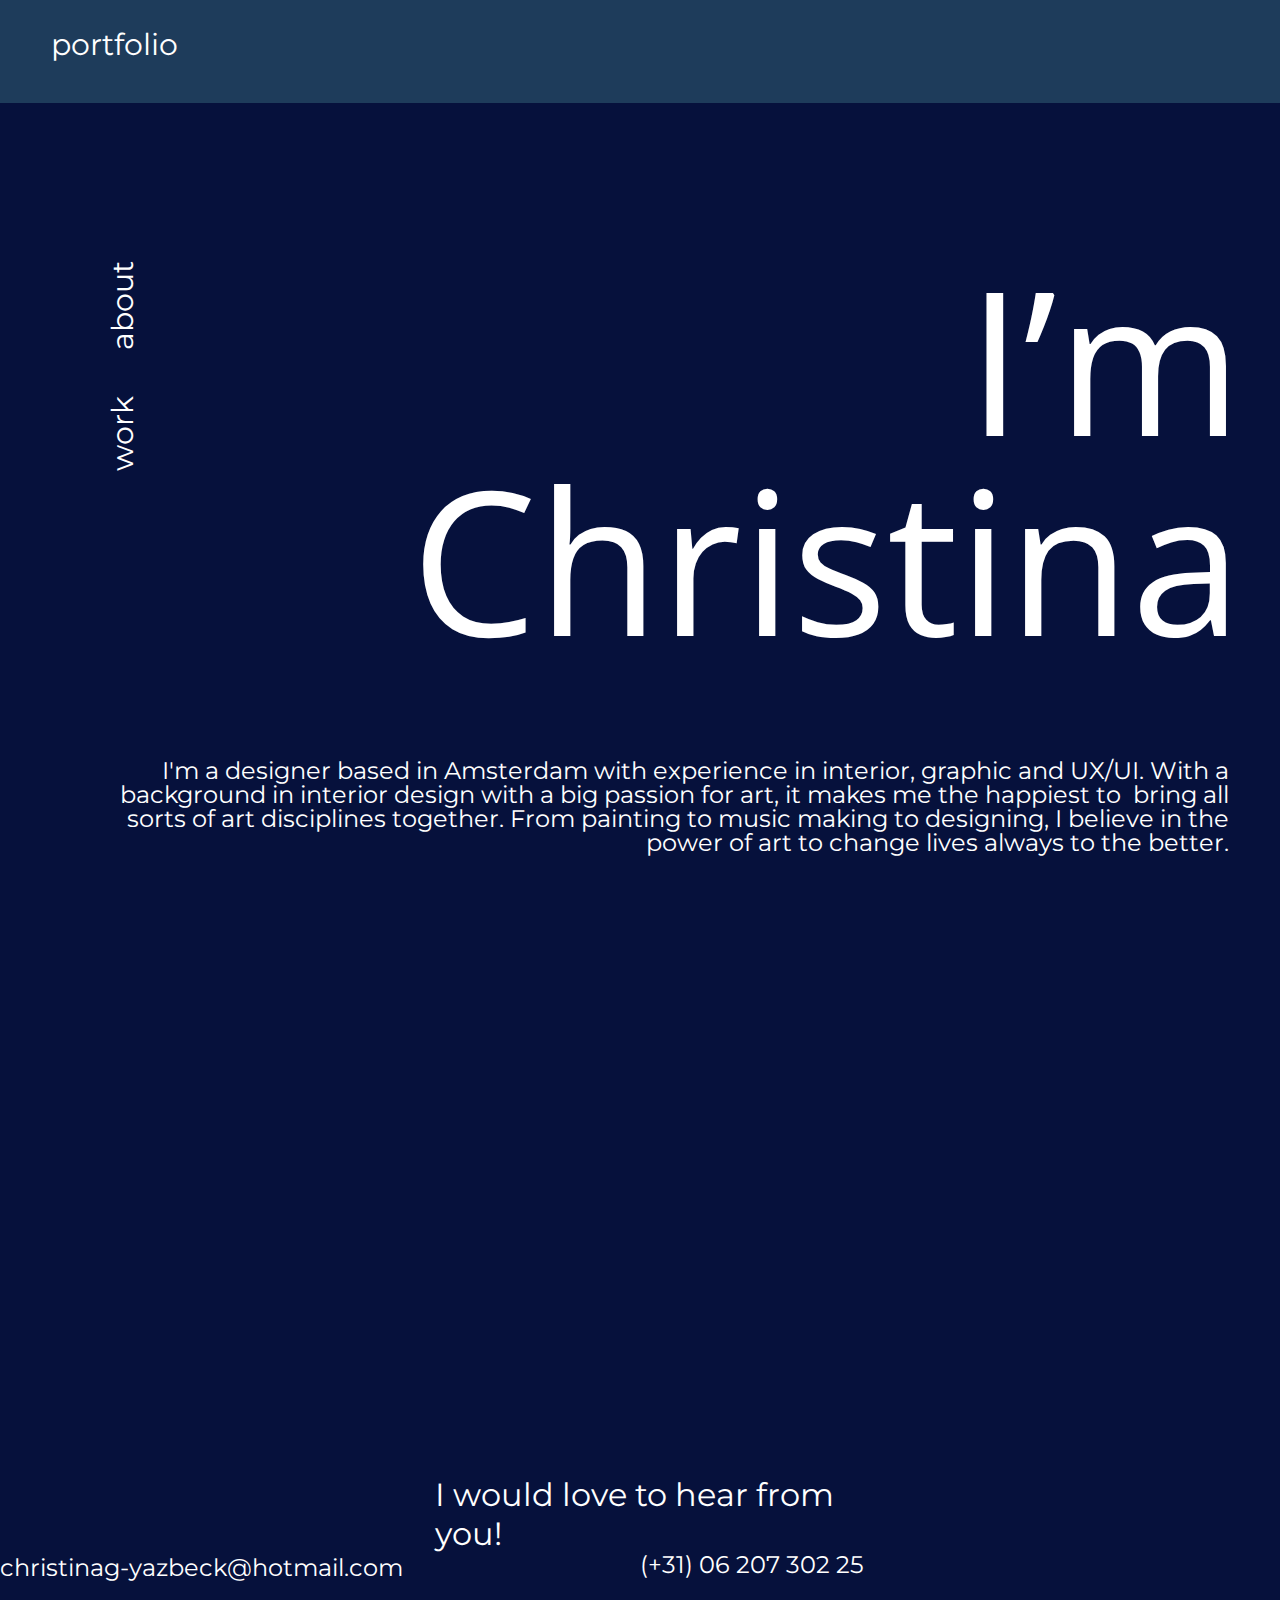
==== index.html @ b38c94ad "initial commit" ====
<!DOCTYPE html>
<html>

<head>
	<title>portfolio</title>
    <link rel="stylesheet" href="style.css">
</head>
<body>
    
    <main>
        <div class="background"><div><p class="background__p">portfolio</p></div></div>
       
       <div class="build"> <div class="nav ">
            <a href="works/index.html" class="nav__links">work</a>
            <a href="" class="nav__links">about</a>
        </div>
        <div class="home">
           <div class="home__head"> <h1 class="home__heading">I’m Christina</h1></div>
        <div class="home__p"><p class="home__text">I'm a designer based in Amsterdam with experience in interior, graphic and UX/UI. 
                With a background in interior design with a big passion for art, it makes me the happiest to  bring all sorts of art disciplines together. From painting to music making to designing, 
                I believe in the power of art to change lives always to the better.</p></div>
        </div>
        <div class="footer">
            <div class="footer__p"><p class="footer__text">I would love to hear from you!</p></div>
            <div class="footer__data"><p class="footer__email">christinag-yazbeck@hotmail.com</p>
            <p class="footer__telephone">(+31) 06 207 302 25</p></div>
        </div>
    </div>
    
        
    </main>
   
    </body>
    </html>
---- style.css ----
@import url('https://fonts.googleapis.com/css2?family=Montserrat:wght@400;500&family=Open+Sans&display=swap');
* {
	padding: 0;
	margin: 0;
	border: 0;
}

*,
*:before,
*:after {
	-moz-box-sizing: border-box;
	-webkit-box-sizing: border-box;
	box-sizing: border-box;
}

:focus,
:active {
	outline: none;
}

a:focus,
a:active {
	outline: none;
}

nav,
footer,
header,
aside {
	display: block;
}

html,
body {
	height: 100%;
	width: 100%;
	font-size: 100%;
	line-height: 1;
	font-size: 14px;
	-ms-text-size-adjust: 100%;
	-moz-text-size-adjust: 100%;
	-webkit-text-size-adjust: 100%;
}

input,
button,
textarea {
	font-family: inherit;
}

input::-ms-clear {
	display: none;
}

button {
	cursor: pointer;
}

button::-moz-focus-inner {
	padding: 0;
	border: 0;
}

a,
a:visited {
	text-decoration: none;
}

a:hover {
	text-decoration: none;
}

ul li {
	list-style: none;
}

img {
	vertical-align: top;
}

h1,
h2,
h3,
h4,
h5,
h6 {
	font-size: inherit;
	font-weight: 400;
}
body{
    background-color: #06113C;
}
.home{
    margin-top: -400px;
}


.home__heading{
    font-size: 200px;
    font-weight: 400;
    font-family: 'Open Sans', sans-serif;
    margin-top: 273px;
    color: #ffffff;
    width:76%;
    text-align: right;
   


}
.home__text{
font-family: 'Montserrat', sans-serif;
font-size: 24px;
font-weight: 400;
text-align: right;
margin-top: 100px;
color: #ffffff;
max-width: 1116px;
height: 116px;



}
.home__head{
    width: 100%;
}
.background{
    width: 100%;
    height: 103px;
    background-color: #1E3C5B;
    padding-top: 30px;
    display: flex;
    justify-content: flex-start;
    padding-left: 4vw;
}
.background__p{
    font-family: 'Montserrat', sans-serif;
    font-size: 30px;
    font-weight: 400;
    text-align: left;
    color: #ffffff;
    width:7%;

}
.home__head{
    display: flex;
    justify-content: flex-end;
    flex-wrap: wrap;
    padding-right: 3vw;
}
.home__p{
    display: flex;
    justify-content: flex-end;
    flex-wrap: wrap;
    padding-right:4vw;
}
.nav{
    display: flex;
    justify-content: center;
    justify-content: space-around;
    transform: rotate(270deg);
    padding-left: 0px; 
    height: 40px;
    width:20%;
    margin-top: 19vw;
}
.nav__links{
    font-family: 'Montserrat', sans-serif;
    font-size: 30px;
    font-weight: 400;
    text-align: left;
    color: #ffffff;


}
.nav__links2{
    font-family: 'Montserrat', sans-serif;
    font-size: 30px;
    font-weight: 400;
    text-align: left;
    color: #ffffff;
    text-decoration:line-through;
    text-decoration-color: #FF8C32;


}
/* .build{
    width: 100%;
    justify-content: center;
} */
.footer{
    width: 100%;
    /* display: flex;
    justify-content: center; */
    height: 500px;;
   
}
.footer__text{
   
font-family:'Montserrat', sans-serif;
font-size: 32px;
font-weight: 400;
line-height: 39px;
letter-spacing: 0em;
text-align: left;
width: 32%;
color: #ffffff;
margin-top: 300px;

}
.footer__telephone{
    font-family:'Montserrat', sans-serif;
    font-size: 24px;
    font-weight: 400;
    text-align: left;
    width: 70%;
    color: #ffffff;
}    
.footer__email{
    font-family:'Montserrat', sans-serif;
font-size: 24px;
font-weight: 400;
line-height: 29px;
letter-spacing: 0em;
text-align: left;
width: 70%;
color: #ffffff;

}
.footer__data{
    width: 100%;
    display: flex;
    justify-content: center;
    margin-bottom: 50px;
}
.footer__p{
     display: flex;
     justify-content: center;
     margin-top: 300px;
}
.nav__links :hover{
    text-decoration: line-through;
}
.works{
    width: 100%;
    justify-content: flex-end;
    display: flex;
    
}
.works__heading{
   
    width: 30%;
    font-family: 'Open Sans', sans-serif;
    font-size: 200px;
    font-weight: 400;
    line-height: 272px;
    letter-spacing: 0em;
    text-align: right;
    padding-right: 5%;
   
    margin-top: -300px;
    color: #ffffff;


}
.works__head{
    display: flex;
    justify-content: center;
    justify-content: space-around;
    width: 100%;
    margin-top: 400px;
}
.works__head1{
    width: 24%;
    height:67px ;
    border-radius: 48px;
    background-color: #FF8C32;
   
    font-family: 'Montserrat', sans-serif;
    Font-size: 24px;
    font-weight: 400;
    line-height: 29px;
    letter-spacing: 0em;
    text-align: center;
    color: black;
    padding-top: 15px;
}
.works__head2{
    width: 24%;
    height: 67px;
    border-radius: 48px;
    background-color: #FF8C32;
    opacity: 50%;
    padding-top: 15px;
    font-family: 'Montserrat', sans-serif;
    Font-size: 24px;
    font-weight: 400;
    line-height: 29px;
    letter-spacing: 0em;
    text-align: center;
    color: black;


}
.works__info{
        display: flex;
        justify-content: center;
        justify-content: space-around;
        width: 100%;
        margin-top: 100px;
    
}
.works__info1{
    width: 24%;
    height: 379px;
    border-radius: 48px;
    background-color: #1E3C5B;
}
.works__info-head{
    font-family: 'Montserrat',sans-serif;
font-size: 24px;
font-weight: 400;
line-height: 29px;
letter-spacing: 0em;
text-align: center;
width: 70%;
padding-left: 7vw;
color: #ffffff;
margin-top: 75px;

}
.works__info-p{
    width: 80%;
    color: #ffffff;
    font-family: 'Montserrat', sans-serif;
    font-size: 20px;
    font-weight: 400;
    line-height: 24px;
    letter-spacing: 0em;
    text-align: left;
    margin-top: 78px;
    margin-left: 3vw;

}
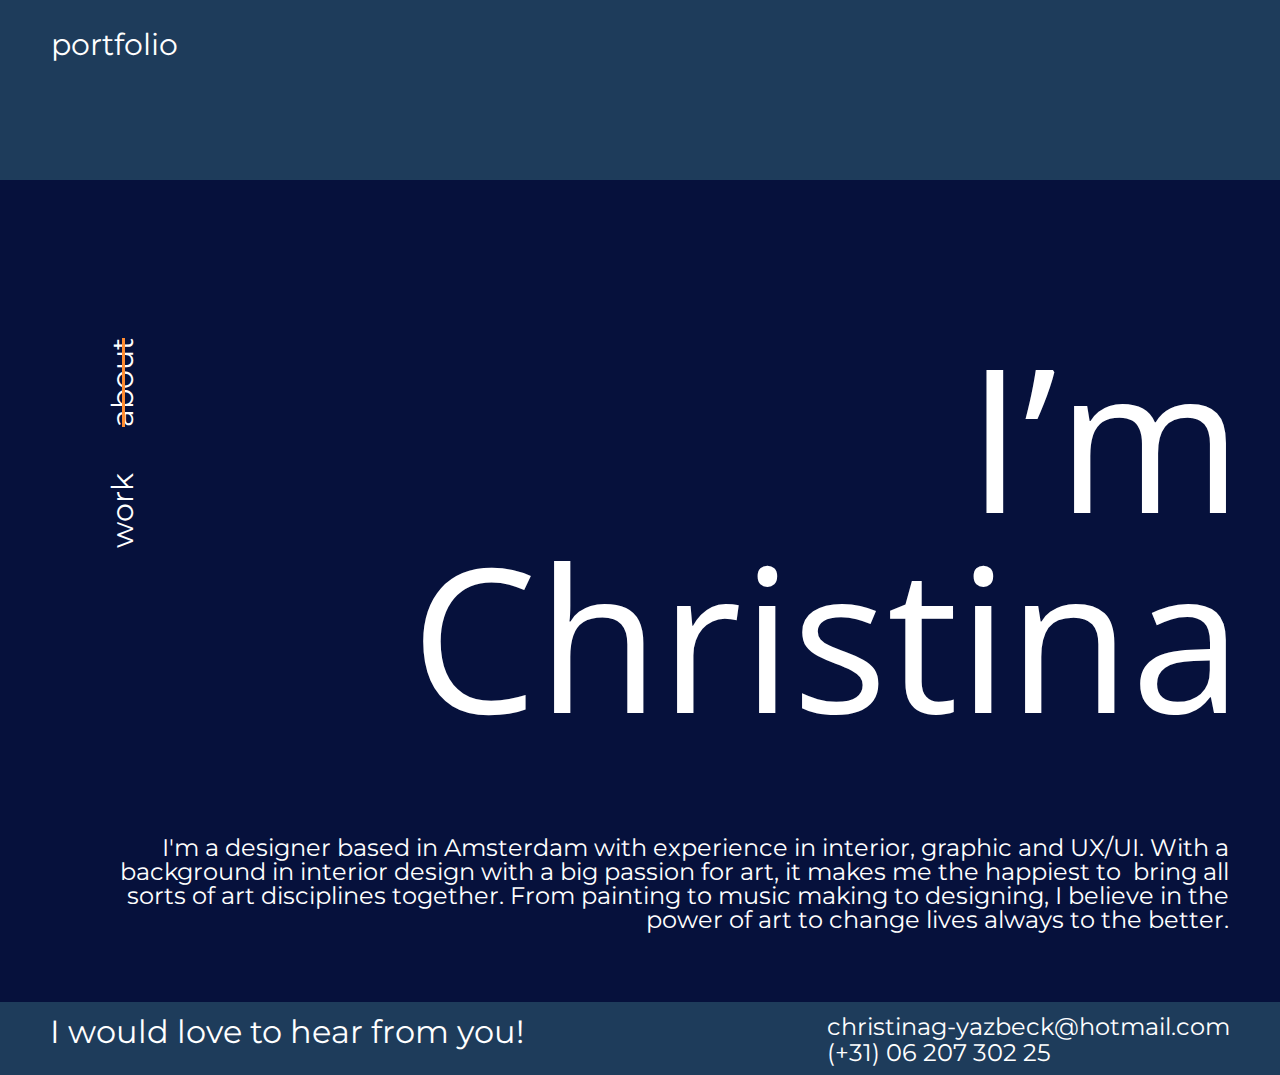
==== commit 99e638b2: "3" ====
--- a/index.html
+++ b/index.html
@@ -2,34 +2,54 @@
 <html>
 
 <head>
-	<title>portfolio</title>
+    <title>portfolio</title>
     <link rel="stylesheet" href="style.css">
+    
 </head>
+
 <body>
-    
+
     <main>
-        <div class="background"><div><p class="background__p">portfolio</p></div></div>
-       
-       <div class="build"> <div class="nav ">
-            <a href="works/index.html" class="nav__links">work</a>
-            <a href="" class="nav__links">about</a>
+        <div class="background">
+        
+                <p class="background__p">portfolio</p>
+            
         </div>
-        <div class="home">
-           <div class="home__head"> <h1 class="home__heading">I’m Christina</h1></div>
-        <div class="home__p"><p class="home__text">I'm a designer based in Amsterdam with experience in interior, graphic and UX/UI. 
-                With a background in interior design with a big passion for art, it makes me the happiest to  -bring all sorts of art disciplines together. From painting to music making to designing, 
-                I believe in the power of art to change lives always to the better.</p></div>
+
+        <div class="build">
+            <div class="nav ">
+                <a href="works/works.html" class="nav__links">work</a>
+                <a href="" class="nav__links nav_active" >about</a>
+            </div>
+            <div class="home">
+                <div class="home__head">
+                    <h1 class="home__heading">I’m Christina</h1>
+                </div>
+                <div class="home__p">
+                    <p class="home__text">I'm a designer based in Amsterdam with experience in interior, graphic and
+                        UX/UI.
+                        With a background in interior design with a big passion for art, it makes me the happiest to
+                         +bring all sorts of art disciplines together. From painting to music making to designing,
+                        I believe in the power of art to change lives always to the better.</p>
+                </div>
+            </div>
+           
         </div>
-        <div class="footer">
-            <div class="footer__p"><p class="footer__text">I would love to hear from you!</p></div>
-            <div class="footer__data"><p class="footer__email">christinag-yazbeck@hotmail.com</p>
-            <p class="footer__telephone">(+31) 06 207 302 25</p></div>
+
+
+    </main>
+    <footer class="footer">
+        <div class="footer__p">
+            <p class="footer__text">I would love to hear from you!</p>
         </div>
-    </div>
-    
-        
-    </main>
-   
-    </body>
-    </html>+        <div class="footer__data">
+            <p class="footer__email">christinag-yazbeck@hotmail.com</p>
+            <p class="footer__telephone">(+31) 06 207 302 25</p>
+        </div>
+    </footer>
+    <script src="index.js"></script>
+</body>
+
+
+</html>--- a/style.css
+++ b/style.css
@@ -89,6 +89,9 @@
 }
 body{
     background-color: #06113C;
+    display: flex;
+    flex-direction: column;
+    min-height: 100vh;
 }
 .home{
     margin-top: -400px;
@@ -124,8 +127,7 @@
     width: 100%;
 }
 .background{
-    width: 100%;
-    height: 103px;
+   
     background-color: #1E3C5B;
     padding-top: 30px;
     display: flex;
@@ -138,7 +140,8 @@
     font-weight: 400;
     text-align: left;
     color: #ffffff;
-    width:7%;
+    width:100%;
+    height: 150px;
 
 }
 .home__head{
@@ -183,15 +186,18 @@
 
 
 }
-/* .build{
-    width: 100%;
-    justify-content: center;
-} */
+.build{
+   padding-bottom: 50px;
+}
+main{
+    flex: 1.0 auto;
+}
 .footer{
     width: 100%;
-    /* display: flex;
-    justify-content: center; */
-    height: 500px;;
+    display: flex;
+    justify-content: space-between;
+    background-color: #1E3C5B;
+    padding: 10px 50px 10px 50px;
    
 }
 .footer__text{
@@ -202,9 +208,9 @@
 line-height: 39px;
 letter-spacing: 0em;
 text-align: left;
-width: 32%;
+
 color: #ffffff;
-margin-top: 300px;
+
 
 }
 .footer__telephone{
@@ -212,7 +218,7 @@
     font-size: 24px;
     font-weight: 400;
     text-align: left;
-    width: 70%;
+    
     color: #ffffff;
 }    
 .footer__email{
@@ -222,21 +228,12 @@
 line-height: 29px;
 letter-spacing: 0em;
 text-align: left;
-width: 70%;
+
 color: #ffffff;
 
 }
-.footer__data{
-    width: 100%;
-    display: flex;
-    justify-content: center;
-    margin-bottom: 50px;
-}
-.footer__p{
-     display: flex;
-     justify-content: center;
-     margin-top: 300px;
-}
+
+
 .nav__links :hover{
     text-decoration: line-through;
 }
@@ -248,7 +245,6 @@
 }
 .works__heading{
    
-    width: 30%;
     font-family: 'Open Sans', sans-serif;
     font-size: 200px;
     font-weight: 400;
@@ -256,9 +252,9 @@
     letter-spacing: 0em;
     text-align: right;
     padding-right: 5%;
-   
-    margin-top: -300px;
-    color: #ffffff;
+   position: relative;
+    color: #ffffff;
+    top: -200px;
 
 
 }
@@ -267,7 +263,7 @@
     justify-content: center;
     justify-content: space-around;
     width: 100%;
-    margin-top: 400px;
+  
 }
 .works__head1{
     width: 24%;
@@ -340,4 +336,9 @@
     margin-top: 78px;
     margin-left: 3vw;
 
-}+}
+.nav_active{
+    text-decoration: line-through;
+    text-decoration-color: #FF8C32!important;
+}
+
